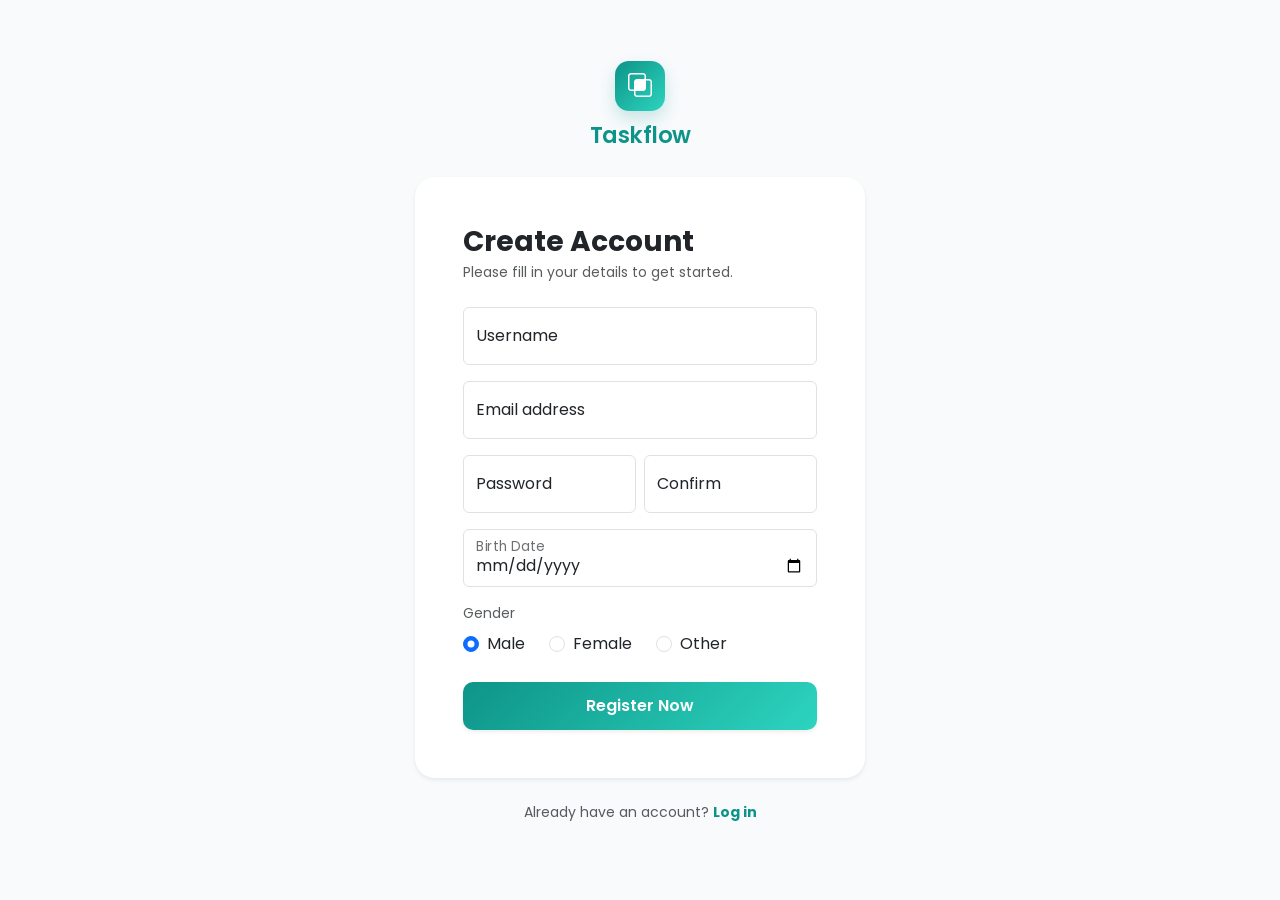
==== pages/Register.html @ 02a3edbb "first commit" ====
<!DOCTYPE html>
<html lang="en">
<head>
  <meta charset="UTF-8">
  <meta name="viewport" content="width=device-width, initial-scale=1.0">
  <title>Taskflow | Register</title>

  <!-- Google Fonts -->
  <link href="https://fonts.googleapis.com/css2?family=Poppins:wght@400;600&display=swap" rel="stylesheet">
  <!-- Bootstrap -->
  <link href="https://cdn.jsdelivr.net/npm/bootstrap@5.3.3/dist/css/bootstrap.min.css" rel="stylesheet">
  <!-- Bootstrap Icons -->
  <link href="https://cdn.jsdelivr.net/npm/bootstrap-icons@1.11.3/font/bootstrap-icons.css" rel="stylesheet">
 <link rel="stylesheet" href="../style/register.css">
  <style>
    
  </style>
</head>

<body>

  <div class="container min-vh-100 d-flex flex-column justify-content-center align-items-center py-5">
    
    <!-- Header Section -->
    <div class="text-center mb-4">
      <div class="brand-logo mx-auto mb-2">
        <i class="bi bi-intersect"></i>
      </div>
      <span class="brand-title">Taskflow</span>
    </div>

    <!-- Register Card -->
    <div class="card register-card shadow-sm">
      <div class="card-body p-4 p-md-5">
        <div class="mb-4">
          <h3 class="fw-bold mb-1">Create Account</h3>
          <p class="text-muted small">Please fill in your details to get started.</p>
        </div>

        <form>
          <!-- Username -->
          <div class="form-floating mb-3">
            <input type="text" class="form-control" id="userInput" placeholder="Username">
            <label for="userInput">Username</label>
          </div>

          <!-- Email -->
          <div class="form-floating mb-3">
            <input type="email" class="form-control" id="emailInput" placeholder="name@example.com">
            <label for="emailInput">Email address</label>
          </div>

          <div class="row g-2">
            <!-- Password -->
            <div class="col-md-6 mb-3">
              <div class="form-floating">
                <input type="password" class="form-control" id="passInput" placeholder="Password">
                <label for="passInput">Password</label>
              </div>
            </div>
            <!-- Confirm Password -->
            <div class="col-md-6 mb-3">
              <div class="form-floating">
                <input type="password" class="form-control" id="confirmInput" placeholder="Confirm">
                <label for="confirmInput">Confirm</label>
              </div>
            </div>
          </div>

          <!-- Date -->
          <div class="form-floating mb-3">
            <input type="date" class="form-control" id="dateInput">
            <label for="dateInput">Birth Date</label>
          </div>

          <!-- Gender -->
          <div class="mb-4">
            <label class="form-label text-muted small d-block mb-2">Gender</label>
            <div class="d-flex gap-4">
              <div class="form-check">
                <input class="form-check-input" type="radio" name="gender" id="male" checked>
                <label class="form-check-label" for="male">Male</label>
              </div>
              <div class="form-check">
                <input class="form-check-input" type="radio" name="gender" id="female">
                <label class="form-check-label" for="female">Female</label>
              </div>
              <div class="form-check">
                <input class="form-check-input" type="radio" name="gender" id="other">
                <label class="form-check-label" for="other">Other</label>
              </div>
            </div>
          </div>

          <button type="submit" class="btn btn-teal w-100 shadow-sm">Register Now</button>
        </form>
      </div>
    </div>

    <p class="mt-4 text-muted small">Already have an account? <a href="#" class="text-teal text-decoration-none fw-bold" style="color: var(--accent-teal);">Log in</a></p>

  </div>

</body>
</html>
---- style/register.css ----
:root {
      --primary-grad: linear-gradient(135deg, #0d9488 0%, #2dd4bf 100%);
      --accent-teal: #0d9488;
    }

    body {
      font-family: 'Poppins', sans-serif;
      background-color: #f8fafc; /* Slightly softer background */
      min-height: 100vh;
    }

    .brand-logo {
      width: 50px;
      height: 50px;
      background: var(--primary-grad);
      border-radius: 14px;
      display: flex;
      align-items: center;
      justify-content: center;
      box-shadow: 0 8px 16px rgba(13, 148, 136, 0.2);
    }

    .brand-logo i {
      font-size: 1.5rem;
      color: white;
    }

    .brand-title {
      font-size: 1.4rem;
      font-weight: 600;
      color: var(--accent-teal);
      letter-spacing: -0.5px;
    }

    /* Key fix: Constrain the card width */
    .register-card {
      width: 100%;
      max-width: 450px; 
      border: none;
      border-radius: 20px;
    }

    .form-control:focus {
      border-color: #2dd4bf;
      box-shadow: 0 0 0 0.25rem rgba(45, 212, 191, 0.15);
    }

    .btn-teal {
      background: var(--primary-grad);
      color: white;
      border: none;
      padding: 12px;
      font-weight: 600;
      border-radius: 10px;
      transition: transform 0.2s ease;
    }

    .btn-teal:hover {
      color: white;
      transform: translateY(-2px);
      opacity: 0.9;
    }
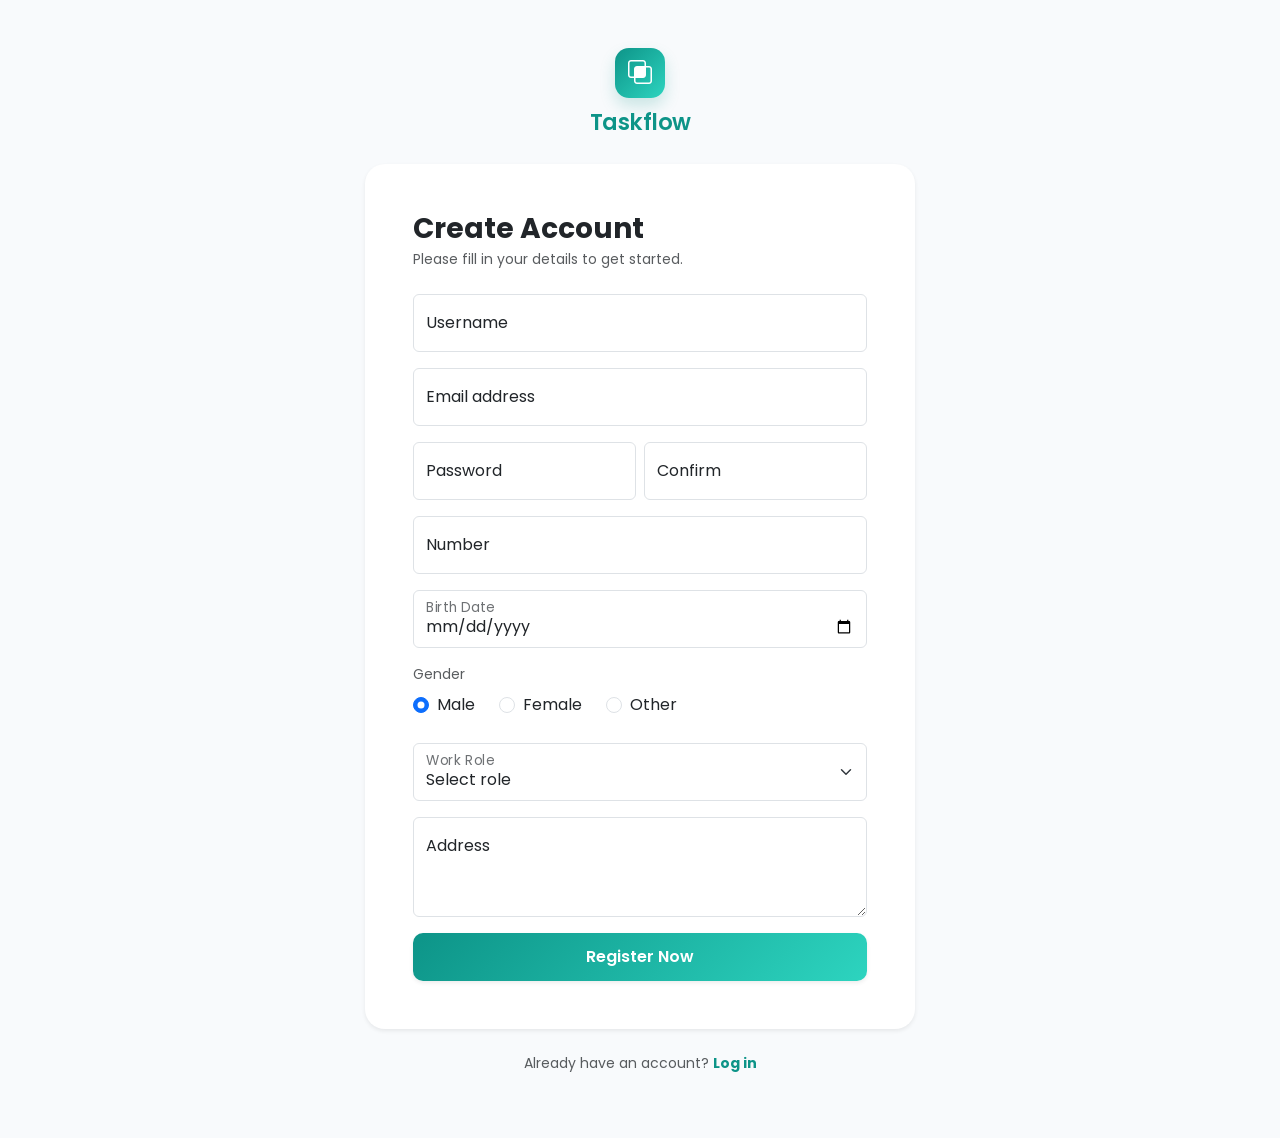
==== commit f1131c94: "modified" ====
--- a/pages/Register.html
+++ b/pages/Register.html
@@ -55,7 +55,7 @@
             <div class="col-md-6 mb-3">
               <div class="form-floating">
                 <input type="password" class="form-control" id="passInput" placeholder="Password">
-                <label for="passInput">Password</label>
+                <label for="passInput" class="text-dark">Password</label>
               </div>
             </div>
             <!-- Confirm Password -->
@@ -65,6 +65,11 @@
                 <label for="confirmInput">Confirm</label>
               </div>
             </div>
+          </div>
+
+           <div class="form-floating mb-3">
+            <input type="number" class="form-control" id="num" placeholder="Number">
+            <label for="num">Number</label>
           </div>
 
           <!-- Date -->
@@ -91,6 +96,24 @@
               </div>
             </div>
           </div>
+          <div class="form-floating mb-3">
+  <select class="form-select " id="roleSelect" aria-label="Floating label select example">
+    <option selected>Select role</option>
+    <option value="1">Developer</option>
+    <option value="2">Manager</option>
+    <option value="3">Student</option>
+  </select>
+  <label for="roleSelect">Work Role</label>
+</div>
+
+    <div class="form-floating mb-3">
+  <textarea 
+    class="form-control" 
+    id="addressInput" 
+    placeholder="Address" 
+    style="height: 100px"></textarea>
+  <label for="addressInput">Address</label>
+</div>
 
           <button type="submit" class="btn btn-teal w-100 shadow-sm">Register Now</button>
         </form>
--- a/style/register.css
+++ b/style/register.css
@@ -35,7 +35,7 @@
     /* Key fix: Constrain the card width */
     .register-card {
       width: 100%;
-      max-width: 450px; 
+      max-width: 550px; 
       border: none;
       border-radius: 20px;
     }
